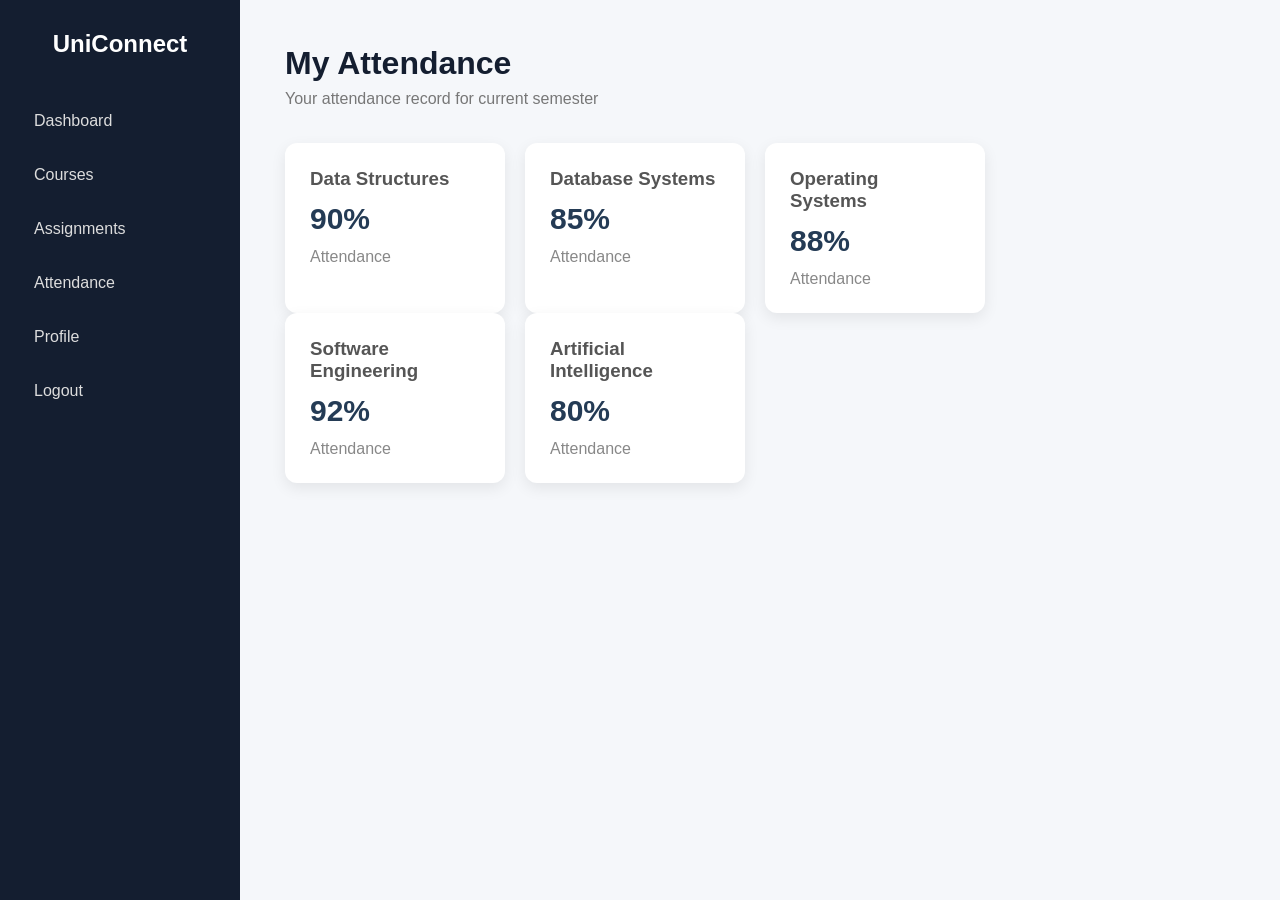
==== attendance.html @ 3a27c474 "Add files via upload Add website files" ====
<!DOCTYPE html>
<html>
<head>
    <title>UniConnect - Attendance</title>
    <link rel="stylesheet" href="style.css">
</head>

<body>

    <div class="dashboard">

        <aside class="sidebar">
            <h2>UniConnect</h2>

            <a href="dashboard.html">Dashboard</a>
            <a href="courses.html">Courses</a>
            <a href="assignments.html">Assignments</a>
            <a href="attendance.html">Attendance</a>
            <a href="#">Profile</a>
            <a href="index.html">Logout</a>
        </aside>

        <main class="main-content">

            <h1>My Attendance</h1>
            <p class="subtitle">Your attendance record for current semester</p>

            <div class="cards">

                <div class="card">
                    <h3>Data Structures</h3>
                    <p>90%</p>
                    <span>Attendance</span>
                </div>

                <div class="card">
                    <h3>Database Systems</h3>
                    <p>85%</p>
                    <span>Attendance</span>
                </div>

                <div class="card">
                    <h3>Operating Systems</h3>
                    <p>88%</p>
                    <span>Attendance</span>
                </div>

            </div>

            <div class="cards">

                <div class="card">
                    <h3>Software Engineering</h3>
                    <p>92%</p>
                    <span>Attendance</span>
                </div>

                <div class="card">
                    <h3>Artificial Intelligence</h3>
                    <p>80%</p>
                    <span>Attendance</span>
                </div>

            </div>

        </main>

    </div>

</body>
</html>
---- style.css ----
* {
    box-sizing: border-box;
    margin: 0;
    padding: 0;
}

body {
    font-family: Arial, sans-serif;
    background: linear-gradient(135deg, #141e30, #243b55);
    min-height: 100vh;
}

.login-container {
    display: flex;
    justify-content: center;
    align-items: center;
    min-height: 100vh;
}

.login-box {
    width: 380px;
    background: white;
    padding: 40px;
    border-radius: 15px;
    box-shadow: 0 15px 35px rgba(0, 0, 0, 0.3);
}

.login-box h1 {
    text-align: center;
    font-size: 32px;
    color: #243b55;
    margin-bottom: 8px;
}

.login-box > p {
    text-align: center;
    color: #777;
    margin-bottom: 30px;
}

form label {
    display: block;
    margin-bottom: 7px;
    color: #333;
    font-weight: bold;
}

form input {
    width: 100%;
    padding: 13px;
    margin-bottom: 20px;
    border: 1px solid #ddd;
    border-radius: 8px;
    font-size: 15px;
}

form input:focus {
    outline: none;
    border-color: #243b55;
}

button {
    width: 100%;
    padding: 13px;
    border: none;
    border-radius: 8px;
    background: #243b55;
    color: white;
    font-size: 16px;
    cursor: pointer;
}

button:hover {
    background: #141e30;
}

.signup-text {
    font-size: 14px;
}

.signup-text a {
    color: #243b55;
    font-weight: bold;
    text-decoration: none;
}


.dashboard {
    display: flex;
    min-height: 100vh;
}

.sidebar {
    width: 240px;
    background: #141e30;
    padding: 30px 20px;
}

.sidebar h2 {
    color: white;
    text-align: center;
    margin-bottom: 40px;
}

.sidebar a {
    display: block;
    color: #ddd;
    text-decoration: none;
    padding: 14px;
    margin-bottom: 8px;
    border-radius: 8px;
}

.sidebar a:hover {
    background: #243b55;
    color: white;
}

.main-content {
    flex: 1;
    padding: 45px;
    background: #f5f7fa;
}

.main-content h1 {
    color: #141e30;
}

.subtitle {
    color: #777;
    margin-top: 8px;
    margin-bottom: 35px;
}

.cards {
    display: flex;
    gap: 20px;
}

.card {
    background: white;
    width: 220px;
    padding: 25px;
    border-radius: 12px;
    box-shadow: 0 5px 15px rgba(0, 0, 0, 0.08);
}

.card h3 {
    color: #555;
}

.card p {
    font-size: 30px;
    font-weight: bold;
    color: #243b55;
    margin: 12px 0;
}

.card span {
    color: #888;
}

.welcome-box {
    background: white;
    margin-top: 30px;
    padding: 25px;
    border-radius: 12px;
    box-shadow: 0 5px 15px rgba(0, 0, 0, 0.08);
}

.welcome-box h2 {
    margin-bottom: 20px;
    color: #243b55;
}

.welcome-box p {
    margin: 10px 0;
    color: #555;
}
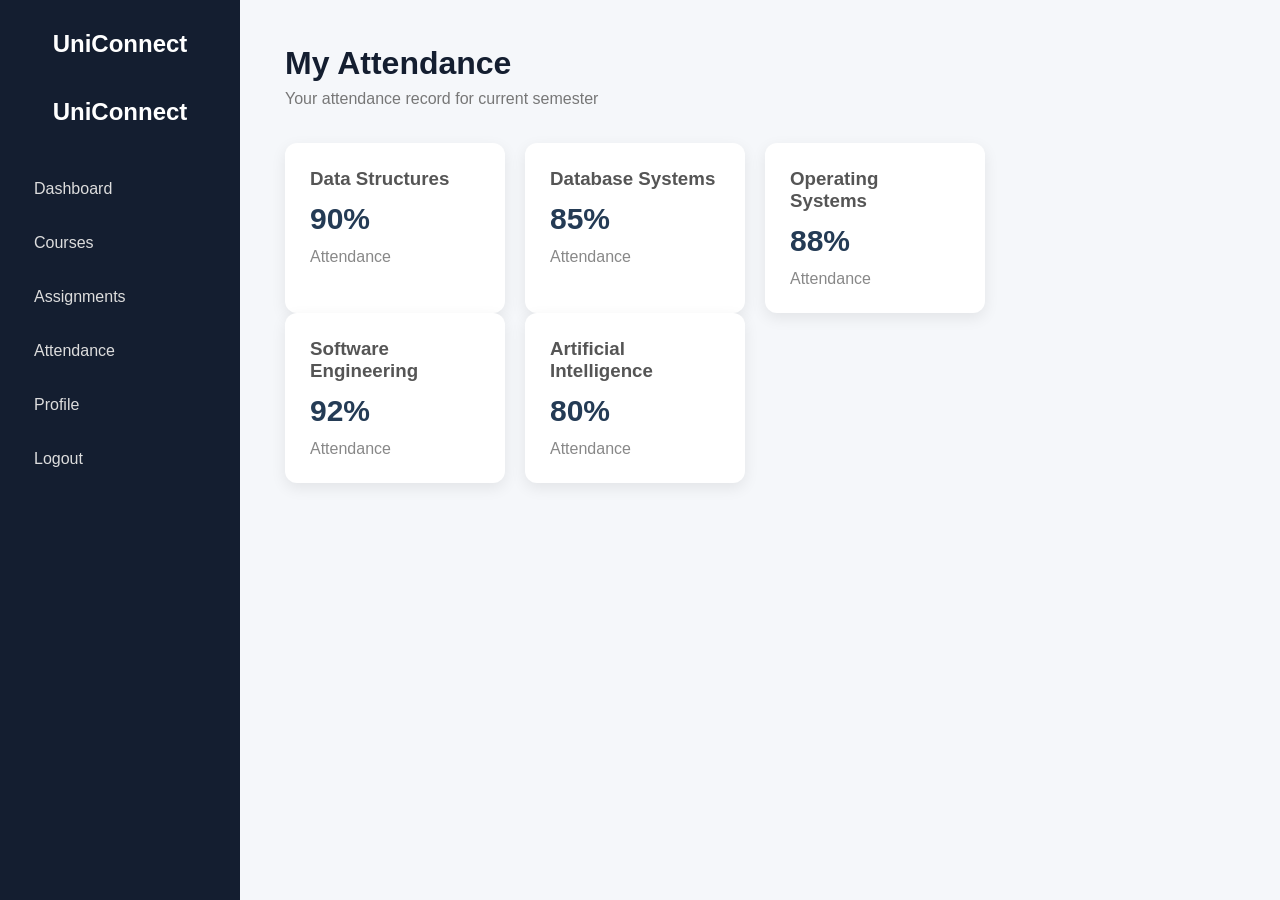
==== commit 8049da66: "Fix HTML structure and update sidebar links" ====
--- a/attendance.html
+++ b/attendance.html
@@ -12,12 +12,13 @@
         <aside class="sidebar">
             <h2>UniConnect</h2>
 
-            <a href="dashboard.html">Dashboard</a>
-            <a href="courses.html">Courses</a>
-            <a href="assignments.html">Assignments</a>
-            <a href="attendance.html">Attendance</a>
-            <a href="#">Profile</a>
-            <a href="index.html">Logout</a>
+           <h2>UniConnect</h2>
+<a href="dashboard.html">Dashboard</a>
+<a href="courses.html">Courses</a>
+<a href="assignment.html">Assignments</a>
+<a href="attendance.html">Attendance</a>
+<a href="profile.html">Profile</a>
+<a href="index.html">Logout</a>
         </aside>
 
         <main class="main-content">
@@ -68,4 +69,4 @@
     </div>
 
 </body>
-</html>+</html>
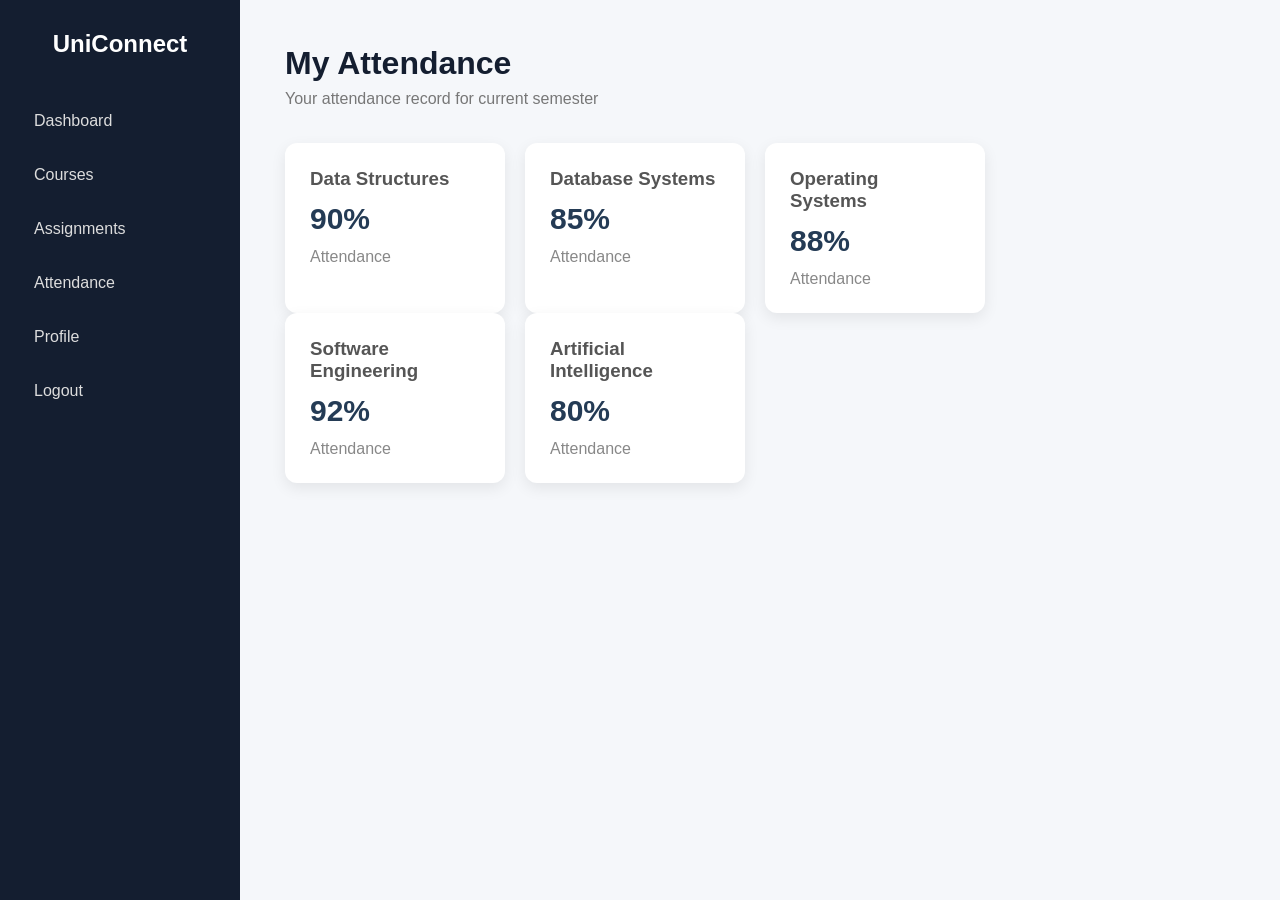
==== commit 64f6a85d: "Fix HTML structure and update profile link" ====
--- a/attendance.html
+++ b/attendance.html
@@ -10,15 +10,13 @@
     <div class="dashboard">
 
         <aside class="sidebar">
-            <h2>UniConnect</h2>
-
            <h2>UniConnect</h2>
-<a href="dashboard.html">Dashboard</a>
-<a href="courses.html">Courses</a>
-<a href="assignment.html">Assignments</a>
-<a href="attendance.html">Attendance</a>
-<a href="profile.html">Profile</a>
-<a href="index.html">Logout</a>
+ <a href="dashboard.html">Dashboard</a>
+            <a href="courses.html">Courses</a>
+            <a href="assignment.html">Assignments</a>
+            <a href="attendance.html">Attendance</a>
+            <a href="#">Profile</a>
+            <a href="index.html">Logout</a>
         </aside>
 
         <main class="main-content">
